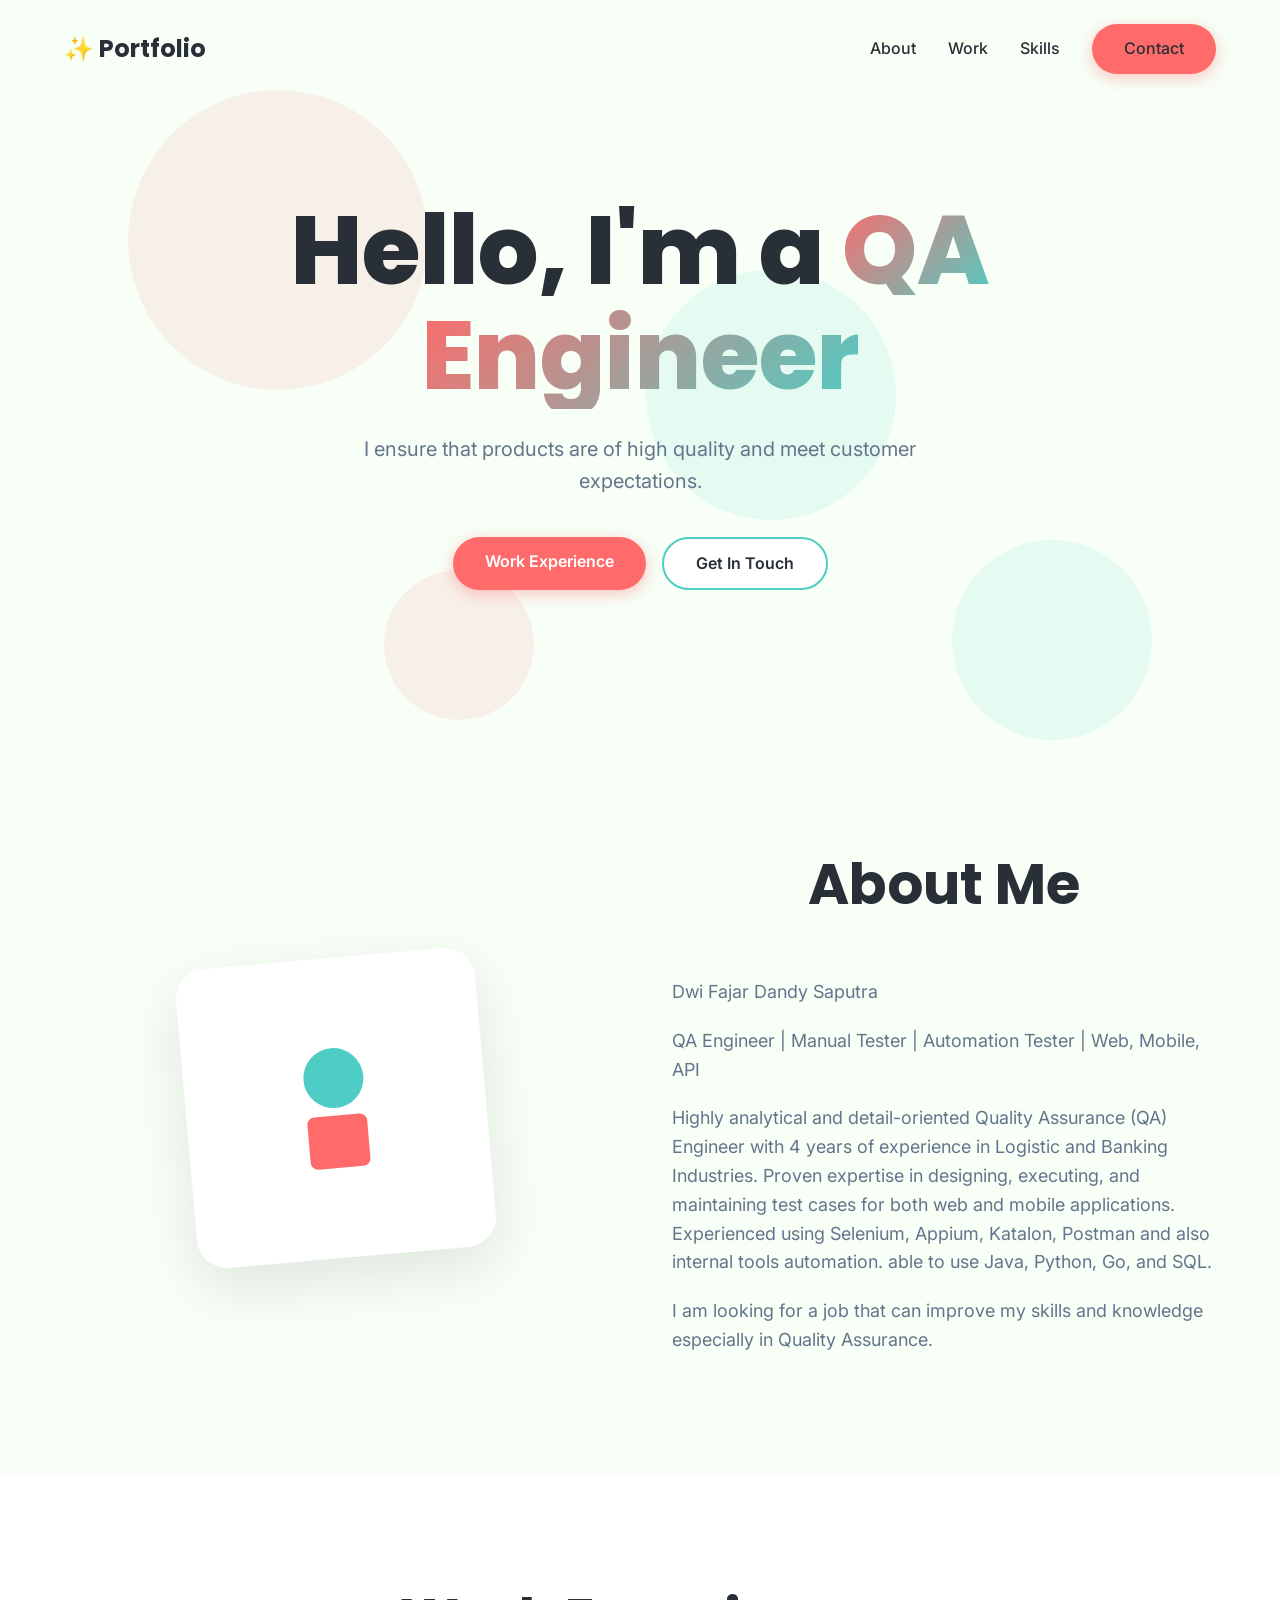
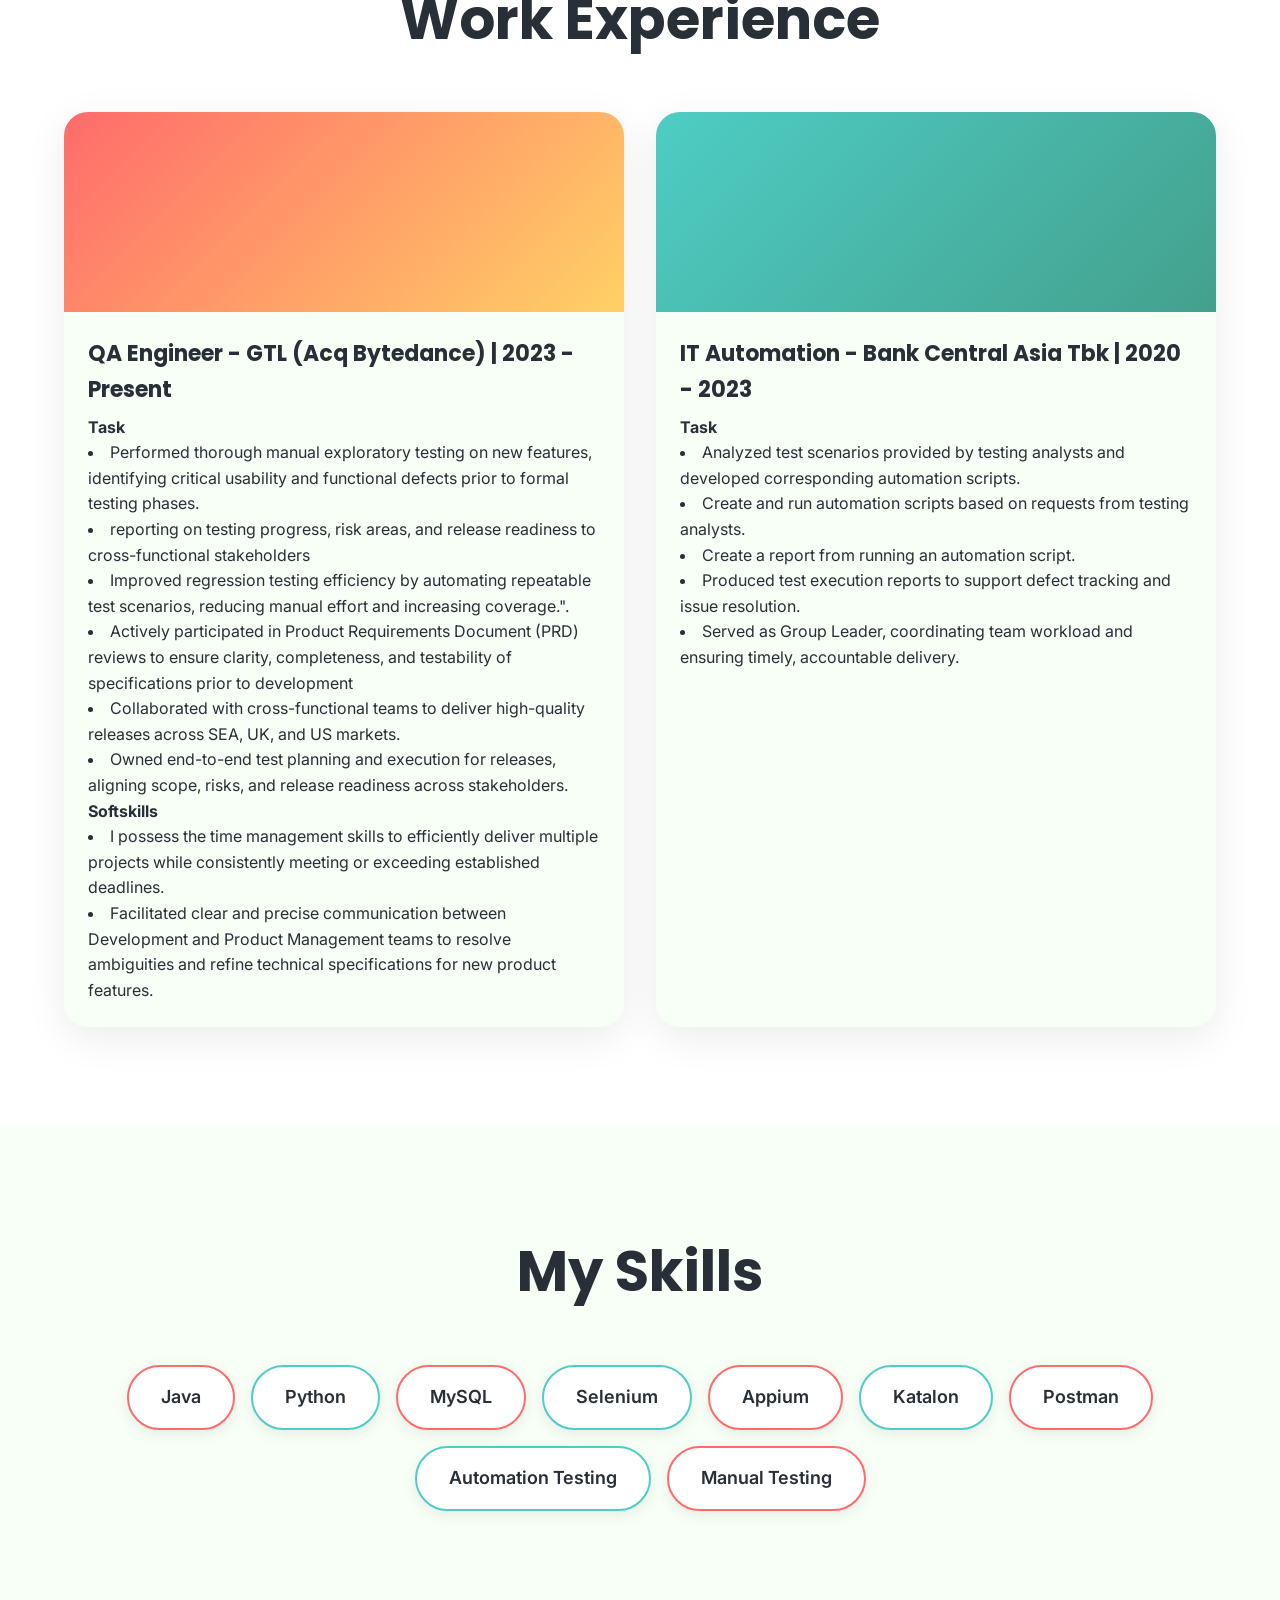
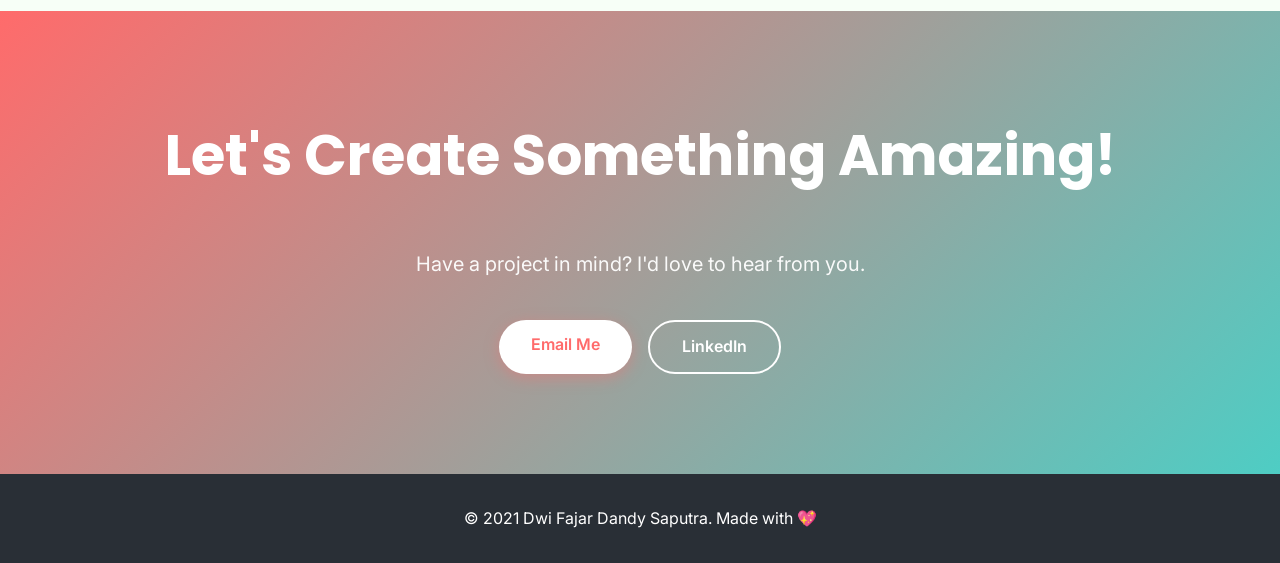
==== index.html @ 7c14c895 "initial init" ====
<!DOCTYPE html>
<html lang="en">

<head>
    <meta charset="UTF-8">
    <meta name="viewport" content="width=device-width, initial-scale=1.0">
    <title>QA Engineer | Landing Page</title>
    <link rel="preconnect" href="https://fonts.googleapis.com">
    <link rel="preconnect" href="https://fonts.gstatic.com" crossorigin>
    <link
        href="https://fonts.googleapis.com/css2?family=Inter:wght@400;500;600&family=Poppins:wght@600;700;800&display=swap"
        rel="stylesheet">
    <link rel="stylesheet" href="styles.css">
</head>

<body>
    <div class="floating-shapes">
        <div class="shape shape-1"></div>
        <div class="shape shape-2"></div>
        <div class="shape shape-3"></div>
        <div class="shape shape-4"></div>
    </div>

    <nav class="navbar">
        <div class="container">
            <a href="#" class="logo">✨ Portfolio</a>
            <ul class="nav-links">
                <li><a href="#about">About</a></li>
                <li><a href="#work">Work</a></li>
                <li><a href="#skills">Skills</a></li>
                <li><a href="#contact" class="btn btn-primary">Contact</a></li>
            </ul>
        </div>
    </nav>

    <section class="hero">
        <div class="container">
            <div class="hero-content">
                <h1 class="hero-title">
                    <span class="word" style="animation-delay: 0.1s">Hello,</span>
                    <span class="word" style="animation-delay: 0.3s">I'm a</span>
                    <span class="word highlight" style="animation-delay: 0.5s">QA</span>
                    <span class="word highlight" style="animation-delay: 0.7s">Engineer</span>
                </h1>
                <p class="hero-text">I ensure that products are of high quality and meet customer expectations.</p>
                <div class="hero-buttons">
                    <a href="#work" class="btn btn-primary">Work Experience</a>
                    <a href="#contact" class="btn btn-secondary">Get In Touch</a>
                </div>
            </div>
        </div>
    </section>

    <section id="about" class="about">
        <div class="container">
            <div class="about-grid">
                <div class="about-image">
                    <div class="image-placeholder">
                        <svg viewBox="0 0 200 200" xmlns="http://www.w3.org/2000/svg">
                            <circle cx="100" cy="60" r="40" fill="#4ECDC4" />
                            <rect x="60" y="110" width="80" height="70" rx="10" fill="#FF6B6B" />
                        </svg>
                    </div>
                </div>
                <div class="about-text">
                    <h2>About Me</h2>
                    <p>Dwi Fajar Dandy Saputra</p>
                    <p>QA Engineer | Manual Tester | Automation Tester | Web, Mobile, API</p>
                    <p>Highly analytical and detail-oriented Quality Assurance (QA) Engineer with 4 years of experience
                        in Logistic and Banking Industries. Proven expertise in designing, executing, and maintaining
                        test cases for both web and mobile applications. Experienced using Selenium, Appium, Katalon,
                        Postman and also internal tools automation. able to use Java, Python, Go, and SQL.</p>
                    <p>I am looking for a job that can improve my skills and knowledge especially in Quality Assurance.
                    </p>
                </div>
            </div>
        </div>
    </section>

    <section id="work" class="work">
        <div class="container">
            <h2>Work Experience</h2>
            <div class="work-grid">
                <div class="work-card">
                    <div class="work-card-image" style="background: linear-gradient(135deg, #FF6B6B, #FFD166)"></div>
                    <div class="work-card-content">
                        <h3>QA Engineer - GTL (Acq Bytedance) | 2023 - Present</h3>
                        <h4>Task</h4>
                        <p>
                            <list>
                                <li>
                                    Performed thorough manual exploratory testing on new features, identifying critical
                                    usability and functional defects prior to formal testing phases.
                                </li>
                                <li>
                                    reporting on testing progress, risk areas, and release readiness to cross-functional
                                    stakeholders
                                </li>
                                <li>
                                    Improved regression testing efficiency by automating repeatable test scenarios,
                                    reducing manual effort and increasing
                                    coverage.".
                                </li>
                                <li>Actively participated in Product Requirements Document (PRD) reviews to ensure
                                    clarity, completeness, and testability of specifications prior to development</li>
                                <li>
                                    Collaborated with cross-functional teams to deliver high-quality releases across
                                    SEA,
                                    UK, and US markets.
                                </li>
                                <li>
                                    Owned end-to-end test planning and execution for releases, aligning scope, risks,
                                    and
                                    release readiness across stakeholders.
                                </li>
                            </list>
                        </p>
                        <h4>Softskills</h4>
                        <p>
                            <list>
                                <li>
                                    I possess the time management skills to efficiently deliver multiple projects while
                                    consistently meeting or exceeding established deadlines.
                                </li>
                                <li>
                                    Facilitated clear and precise communication between Development and Product Management
                                    teams to resolve ambiguities and refine technical specifications for new product
                                    features.
                                </li>
                            </list>
                        </p>


                    </div>
                </div>
                <div class="work-card">
                    <div class="work-card-image" style="background: linear-gradient(135deg, #4ECDC4, #44A08D)"></div>
                    <div class="work-card-content">
                        <h3>IT Automation - Bank Central Asia Tbk | 2020 - 2023</h3>
                        <h4>Task</h4>
                        <p>
                            <li>
                                Analyzed test scenarios provided by testing analysts and developed corresponding automation scripts.
                            </li>
                            <li>
                                Create and run automation scripts based on requests from testing analysts.
                            </li>
                            <li>
                                Create a report from running an automation script.
                            </li>
                            <li>
                                Produced test execution reports to support defect tracking and issue resolution.
                            </li>
                            <li>
                                Served as Group Leader, coordinating team workload and ensuring timely, accountable delivery.
                            </li>
                        </list>
                    </p>
                    </div>
                </div>
            </div>
        </div>
    </section>

    <section id="skills" class="skills">
        <div class="container">
            <h2>My Skills</h2>
            <div class="skills-tags">
                <span class="skill-tag">Java</span>
                <span class="skill-tag">Python</span>
                <span class="skill-tag">MySQL</span>
                <span class="skill-tag">Selenium</span>
                <span class="skill-tag">Appium</span>
                <span class="skill-tag">Katalon</span>
                <span class="skill-tag">Postman</span>
                <span class="skill-tag">Automation Testing</span>
                <span class="skill-tag">Manual Testing</span>
            </div>
        </div>
    </section>

    <section id="contact" class="contact">
        <div class="container">
            <div class="contact-content">
                <h2>Let's Create Something Amazing!</h2>
                <p>Have a project in mind? I'd love to hear from you.</p>
                <div class="contact-links">
                    <a href="mailto:dfdandys@gmail.com" class="btn btn-primary">Email Me</a>
                    <a href="https://www.linkedin.com/in/dfdandys/" target="_blank"
                        class="btn btn-secondary">LinkedIn</a>
                </div>
            </div>
        </div>
    </section>

    <footer class="footer">
        <div class="container">
            <p>© 2021 Dwi Fajar Dandy Saputra. Made with 💖</p>
        </div>
    </footer>

    <script src="script.js"></script>
</body>

</html>
---- styles.css ----
:root {
  --coral: #FF6B6B;
  --teal: #4ECDC4;
  --cream: #F7FFF7;
  --dark: #292F36;
  --gray: #64748b;
}

* {
  margin: 0;
  padding: 0;
  box-sizing: border-box;
}

body {
  font-family: 'Inter', sans-serif;
  background: var(--cream);
  color: var(--dark);
  line-height: 1.6;
  overflow-x: hidden;
}

.container {
  max-width: 1200px;
  margin: 0 auto;
  padding: 0 24px;
}

.floating-shapes {
  position: fixed;
  top: 0;
  left: 0;
  width: 100%;
  height: 100%;
  pointer-events: none;
  z-index: 0;
}

.shape {
  position: absolute;
  border-radius: 50%;
  opacity: 0.1;
  animation: float 8s ease-in-out infinite;
}

.shape-1 {
  width: 300px;
  height: 300px;
  background: var(--coral);
  top: 10%;
  left: 10%;
  animation-delay: 0s;
}

.shape-2 {
  width: 200px;
  height: 200px;
  background: var(--teal);
  top: 60%;
  right: 10%;
  animation-delay: 2s;
}

.shape-3 {
  width: 150px;
  height: 150px;
  background: var(--coral);
  bottom: 20%;
  left: 30%;
  animation-delay: 4s;
}

.shape-4 {
  width: 250px;
  height: 250px;
  background: var(--teal);
  top: 30%;
  right: 30%;
  animation-delay: 6s;
}

@keyframes float {
  0%, 100% { transform: translateY(0) rotate(0deg); }
  50% { transform: translateY(-30px) rotate(10deg); }
}

.navbar {
  position: relative;
  z-index: 10;
  padding: 24px 0;
}

.navbar .container {
  display: flex;
  justify-content: space-between;
  align-items: center;
}

.logo {
  font-family: 'Poppins', sans-serif;
  font-size: 24px;
  font-weight: 700;
  color: var(--dark);
  text-decoration: none;
}

.nav-links {
  display: flex;
  gap: 32px;
  list-style: none;
  align-items: center;
}

.nav-links a {
  text-decoration: none;
  color: var(--dark);
  font-weight: 500;
  transition: color 0.3s;
}

.nav-links a:hover {
  color: var(--coral);
}

.btn {
  display: inline-block;
  padding: 12px 32px;
  border-radius: 50px;
  font-weight: 600;
  text-decoration: none;
  transition: all 0.3s ease;
  cursor: pointer;
  border: none;
  font-size: 16px;
}

.btn-primary {
  background: var(--coral);
  color: white;
  box-shadow: 0 4px 15px rgba(255, 107, 107, 0.4);
}

.btn-primary:hover {
  transform: translateY(-3px);
  box-shadow: 0 6px 20px rgba(255, 107, 107, 0.5);
}

.btn-secondary {
  background: white;
  color: var(--dark);
  border: 2px solid var(--teal);
}

.btn-secondary:hover {
  background: var(--teal);
  color: white;
  transform: translateY(-3px);
}

.hero {
  position: relative;
  z-index: 1;
  padding: 100px 0 150px;
}

.hero-content {
  text-align: center;
}

.hero-title {
  font-family: 'Poppins', sans-serif;
  font-size: clamp(48px, 10vw, 96px);
  font-weight: 800;
  line-height: 1.1;
  margin-bottom: 24px;
}

.word {
  display: inline-block;
  opacity: 0;
  transform: translateY(30px);
  animation: slideUp 0.8s ease forwards;
}

.highlight {
  background: linear-gradient(135deg, var(--coral), var(--teal));
  -webkit-background-clip: text;
  -webkit-text-fill-color: transparent;
  background-clip: text;
}

@keyframes slideUp {
  to {
    opacity: 1;
    transform: translateY(0);
  }
}

.hero-text {
  font-size: 20px;
  color: var(--gray);
  max-width: 600px;
  margin: 0 auto 40px;
}

.hero-buttons {
  display: flex;
  gap: 16px;
  justify-content: center;
  flex-wrap: wrap;
}

.about {
  position: relative;
  z-index: 1;
  padding: 100px 0;
}

.about h2, .work h2, .skills h2, .contact h2 {
  font-family: 'Poppins', sans-serif;
  font-size: clamp(36px, 6vw, 56px);
  font-weight: 700;
  margin-bottom: 48px;
  text-align: center;
}

.about-grid {
  display: grid;
  grid-template-columns: 1fr 1fr;
  gap: 64px;
  align-items: center;
}

.about-image {
  display: flex;
  justify-content: center;
}

.image-placeholder {
  width: 300px;
  height: 300px;
  border-radius: 30px;
  background: white;
  box-shadow: 0 20px 60px rgba(0,0,0,0.1);
  display: flex;
  align-items: center;
  justify-content: center;
  transform: rotate(-5deg);
  transition: transform 0.3s;
}

.image-placeholder:hover {
  transform: rotate(0deg);
}

.image-placeholder svg {
  width: 150px;
  height: 150px;
}

.about-text p {
  font-size: 18px;
  color: var(--gray);
  margin-bottom: 20px;
}

.work {
  position: relative;
  z-index: 1;
  padding: 100px 0;
  background: white;
}

.work-grid {
  display: grid;
  grid-template-columns: repeat(auto-fit, minmax(300px, 1fr));
  gap: 32px;
}

.work-card {
  background: var(--cream);
  border-radius: 24px;
  overflow: hidden;
  box-shadow: 0 10px 40px rgba(0,0,0,0.08);
  transition: all 0.3s;
}

.work-card:hover {
  transform: translateY(-10px);
  box-shadow: 0 20px 60px rgba(0,0,0,0.15);
}

.work-card-image {
  height: 200px;
}

.work-card-content {
  padding: 24px;
}

.work-card h3 {
  font-family: 'Poppins', sans-serif;
  font-size: 22px;
  margin-bottom: 8px;
}

.work-card p {
  color: var(--gray);
}

.skills {
  position: relative;
  z-index: 1;
  padding: 100px 0;
}

.skills-tags {
  display: flex;
  flex-wrap: wrap;
  gap: 16px;
  justify-content: center;
}

.skill-tag {
  background: white;
  padding: 16px 32px;
  border-radius: 50px;
  font-weight: 600;
  font-size: 18px;
  box-shadow: 0 4px 15px rgba(0,0,0,0.08);
  transition: all 0.3s;
  border: 2px solid transparent;
}

.skill-tag:nth-child(odd) {
  border-color: var(--coral);
}

.skill-tag:nth-child(even) {
  border-color: var(--teal);
}

.skill-tag:hover {
  transform: scale(1.05);
  box-shadow: 0 6px 20px rgba(0,0,0,0.12);
}

.contact {
  position: relative;
  z-index: 1;
  padding: 100px 0;
  background: linear-gradient(135deg, var(--coral), var(--teal));
  color: white;
  text-align: center;
}

.contact h2 {
  color: white;
}

.contact p {
  font-size: 20px;
  margin-bottom: 40px;
  opacity: 0.95;
}

.contact-links {
  display: flex;
  gap: 16px;
  justify-content: center;
  flex-wrap: wrap;
}

.contact .btn-primary {
  background: white;
  color: var(--coral);
}

.contact .btn-secondary {
  background: transparent;
  border-color: white;
  color: white;
}

.contact .btn-secondary:hover {
  background: white;
  color: var(--dark);
}

.footer {
  position: relative;
  z-index: 1;
  padding: 32px 0;
  background: var(--dark);
  color: white;
  text-align: center;
}

@media (max-width: 768px) {
  .nav-links {
    display: none;
  }

  .hero {
    padding: 60px 0 100px;
  }

  .about-grid {
    grid-template-columns: 1fr;
    gap: 40px;
  }

  .image-placeholder {
    width: 250px;
    height: 250px;
  }
}
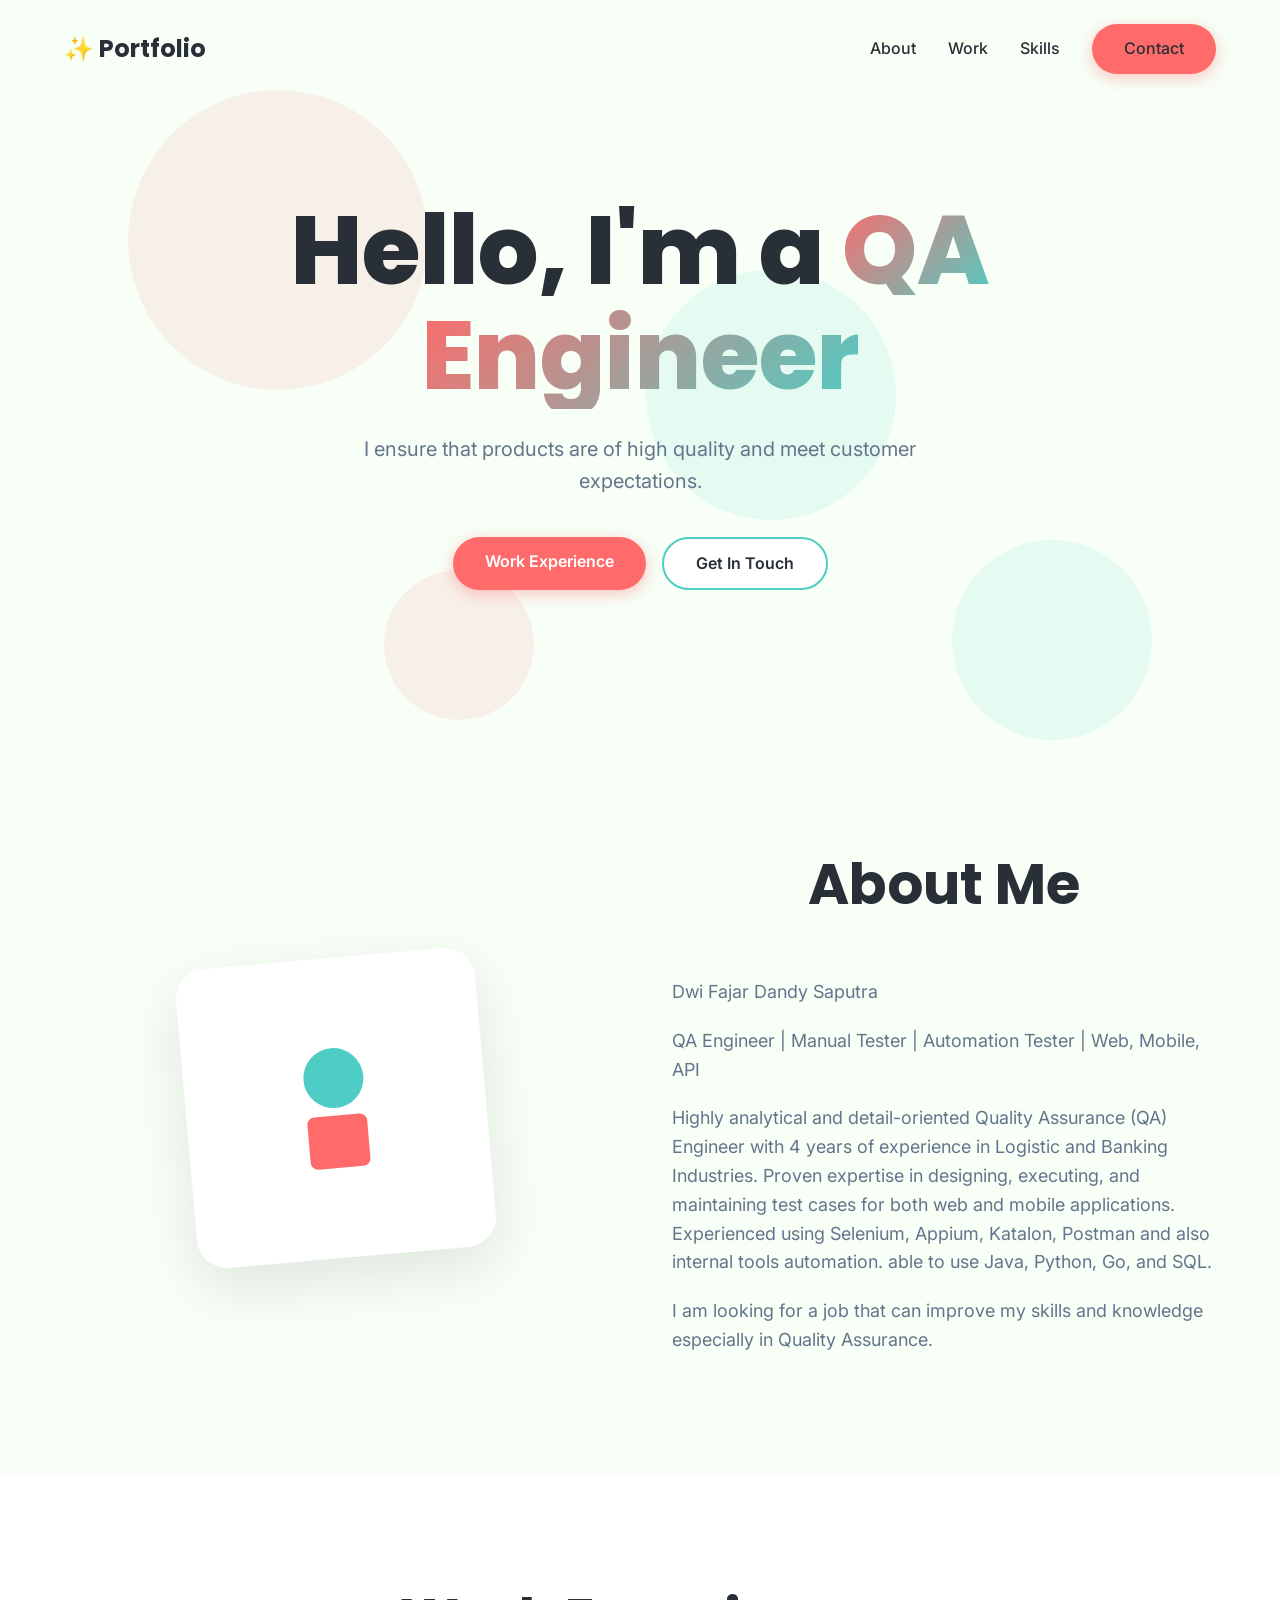
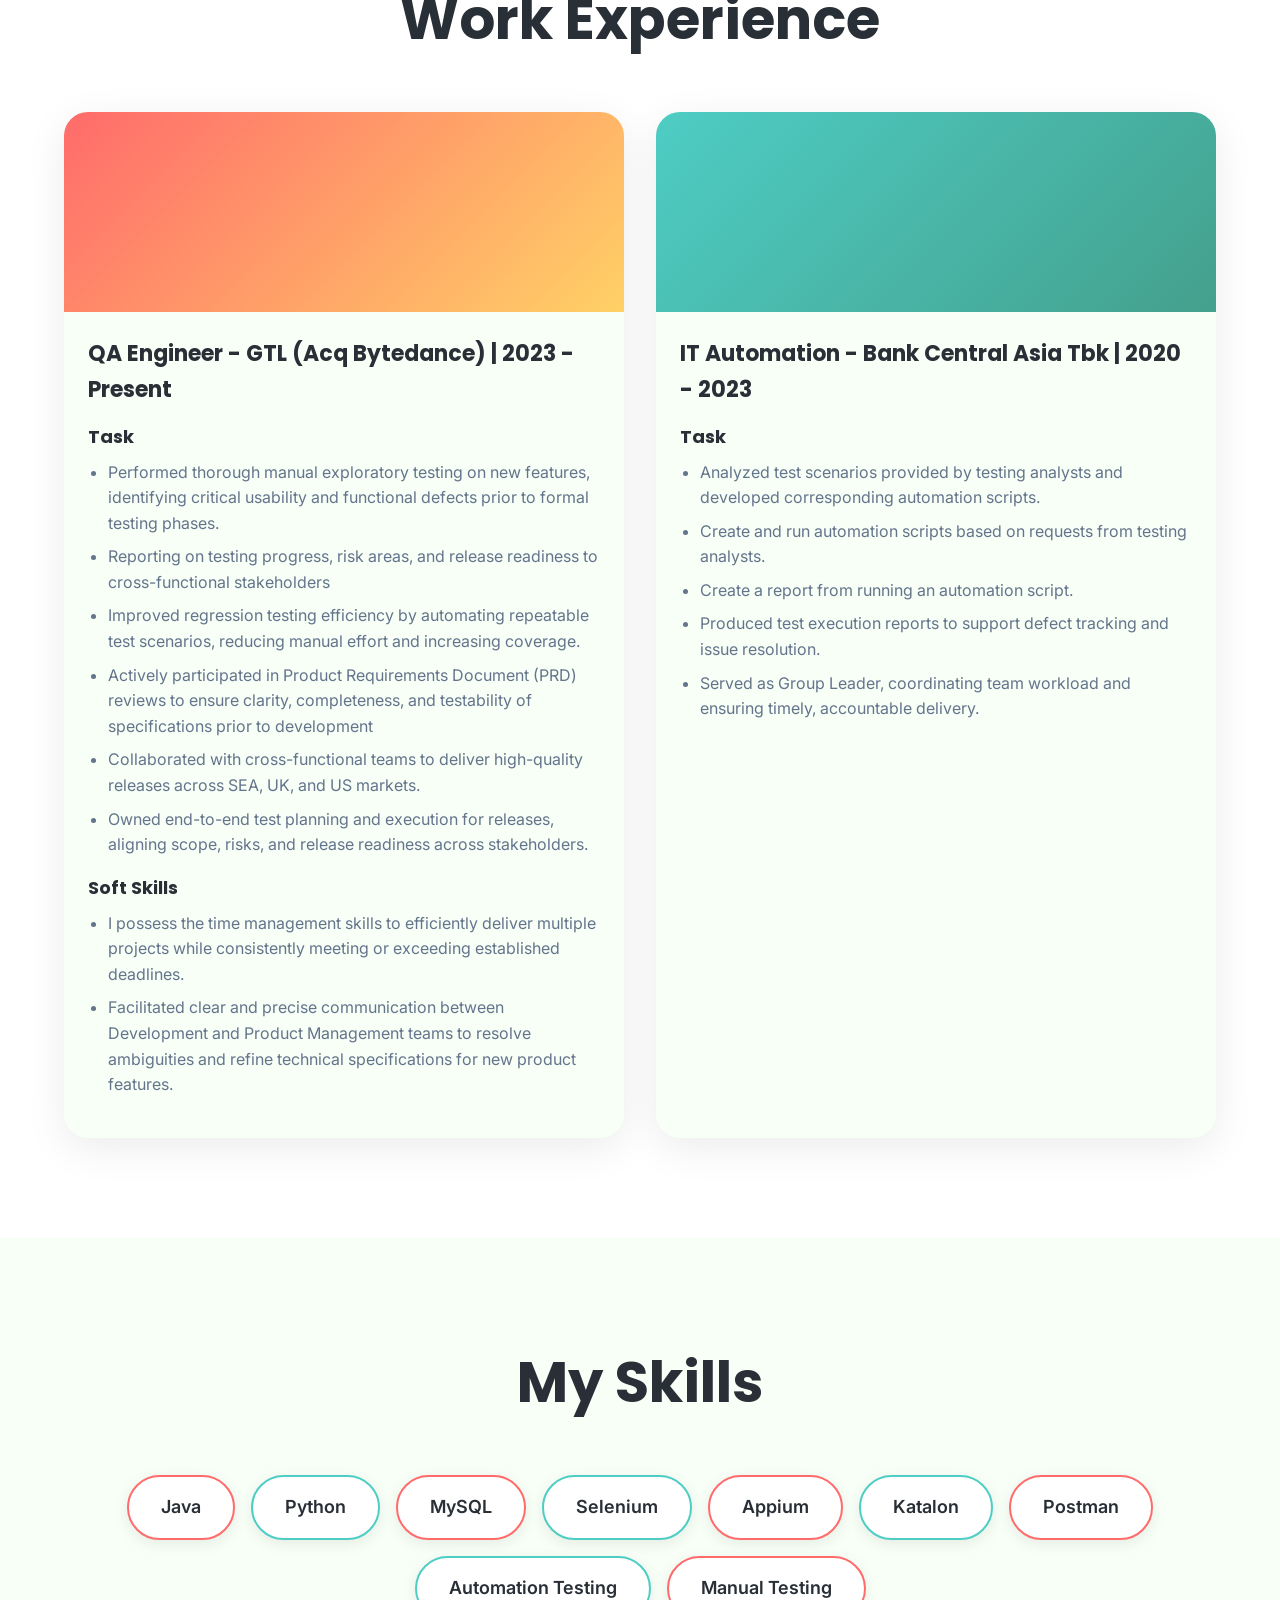
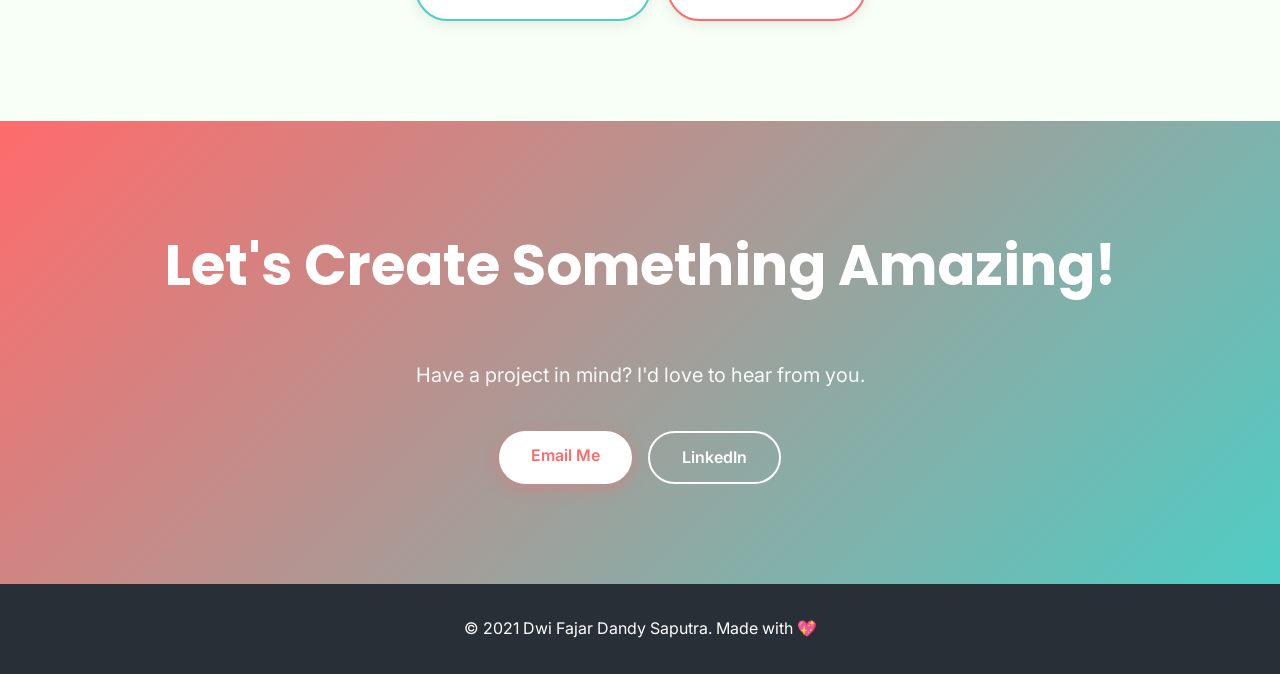
==== commit 55e106da: "add submodules" ====
--- a/index.html
+++ b/index.html
@@ -1,3 +1,4 @@
+
 <!DOCTYPE html>
 <html lang="en">
 
@@ -86,51 +87,42 @@
                     <div class="work-card-content">
                         <h3>QA Engineer - GTL (Acq Bytedance) | 2023 - Present</h3>
                         <h4>Task</h4>
-                        <p>
-                            <list>
-                                <li>
-                                    Performed thorough manual exploratory testing on new features, identifying critical
-                                    usability and functional defects prior to formal testing phases.
-                                </li>
-                                <li>
-                                    reporting on testing progress, risk areas, and release readiness to cross-functional
-                                    stakeholders
-                                </li>
-                                <li>
-                                    Improved regression testing efficiency by automating repeatable test scenarios,
-                                    reducing manual effort and increasing
-                                    coverage.".
-                                </li>
-                                <li>Actively participated in Product Requirements Document (PRD) reviews to ensure
-                                    clarity, completeness, and testability of specifications prior to development</li>
-                                <li>
-                                    Collaborated with cross-functional teams to deliver high-quality releases across
-                                    SEA,
-                                    UK, and US markets.
-                                </li>
-                                <li>
-                                    Owned end-to-end test planning and execution for releases, aligning scope, risks,
-                                    and
-                                    release readiness across stakeholders.
-                                </li>
-                            </list>
-                        </p>
-                        <h4>Softskills</h4>
-                        <p>
-                            <list>
-                                <li>
-                                    I possess the time management skills to efficiently deliver multiple projects while
-                                    consistently meeting or exceeding established deadlines.
-                                </li>
-                                <li>
-                                    Facilitated clear and precise communication between Development and Product Management
-                                    teams to resolve ambiguities and refine technical specifications for new product
-                                    features.
-                                </li>
-                            </list>
-                        </p>
-
-
+                        <ul>
+                            <li>
+                                Performed thorough manual exploratory testing on new features, identifying critical
+                                usability and functional defects prior to formal testing phases.
+                            </li>
+                            <li>
+                                Reporting on testing progress, risk areas, and release readiness to cross-functional
+                                stakeholders
+                            </li>
+                            <li>
+                                Improved regression testing efficiency by automating repeatable test scenarios,
+                                reducing manual effort and increasing coverage.
+                            </li>
+                            <li>Actively participated in Product Requirements Document (PRD) reviews to ensure
+                                clarity, completeness, and testability of specifications prior to development</li>
+                            <li>
+                                Collaborated with cross-functional teams to deliver high-quality releases across
+                                SEA, UK, and US markets.
+                            </li>
+                            <li>
+                                Owned end-to-end test planning and execution for releases, aligning scope, risks,
+                                and release readiness across stakeholders.
+                            </li>
+                        </ul>
+                        <h4>Soft Skills</h4>
+                        <ul>
+                            <li>
+                                I possess the time management skills to efficiently deliver multiple projects while
+                                consistently meeting or exceeding established deadlines.
+                            </li>
+                            <li>
+                                Facilitated clear and precise communication between Development and Product Management
+                                teams to resolve ambiguities and refine technical specifications for new product
+                                features.
+                            </li>
+                        </ul>
                     </div>
                 </div>
                 <div class="work-card">
@@ -138,7 +130,7 @@
                     <div class="work-card-content">
                         <h3>IT Automation - Bank Central Asia Tbk | 2020 - 2023</h3>
                         <h4>Task</h4>
-                        <p>
+                        <ul>
                             <li>
                                 Analyzed test scenarios provided by testing analysts and developed corresponding automation scripts.
                             </li>
@@ -154,8 +146,7 @@
                             <li>
                                 Served as Group Leader, coordinating team workload and ensuring timely, accountable delivery.
                             </li>
-                        </list>
-                    </p>
+                        </ul>
                     </div>
                 </div>
             </div>
@@ -202,4 +193,4 @@
     <script src="script.js"></script>
 </body>
 
-</html>+</html>
--- a/styles.css
+++ b/styles.css
@@ -302,7 +302,25 @@
 .work-card h3 {
   font-family: 'Poppins', sans-serif;
   font-size: 22px;
+  margin-bottom: 12px;
+}
+
+.work-card h4 {
+  font-family: 'Poppins', sans-serif;
+  font-size: 18px;
+  margin: 16px 0 8px 0;
+  color: var(--dark);
+}
+
+.work-card ul {
+  margin-left: 20px;
+  margin-bottom: 16px;
+  color: var(--gray);
+}
+
+.work-card li {
   margin-bottom: 8px;
+  line-height: 1.6;
 }
 
 .work-card p {
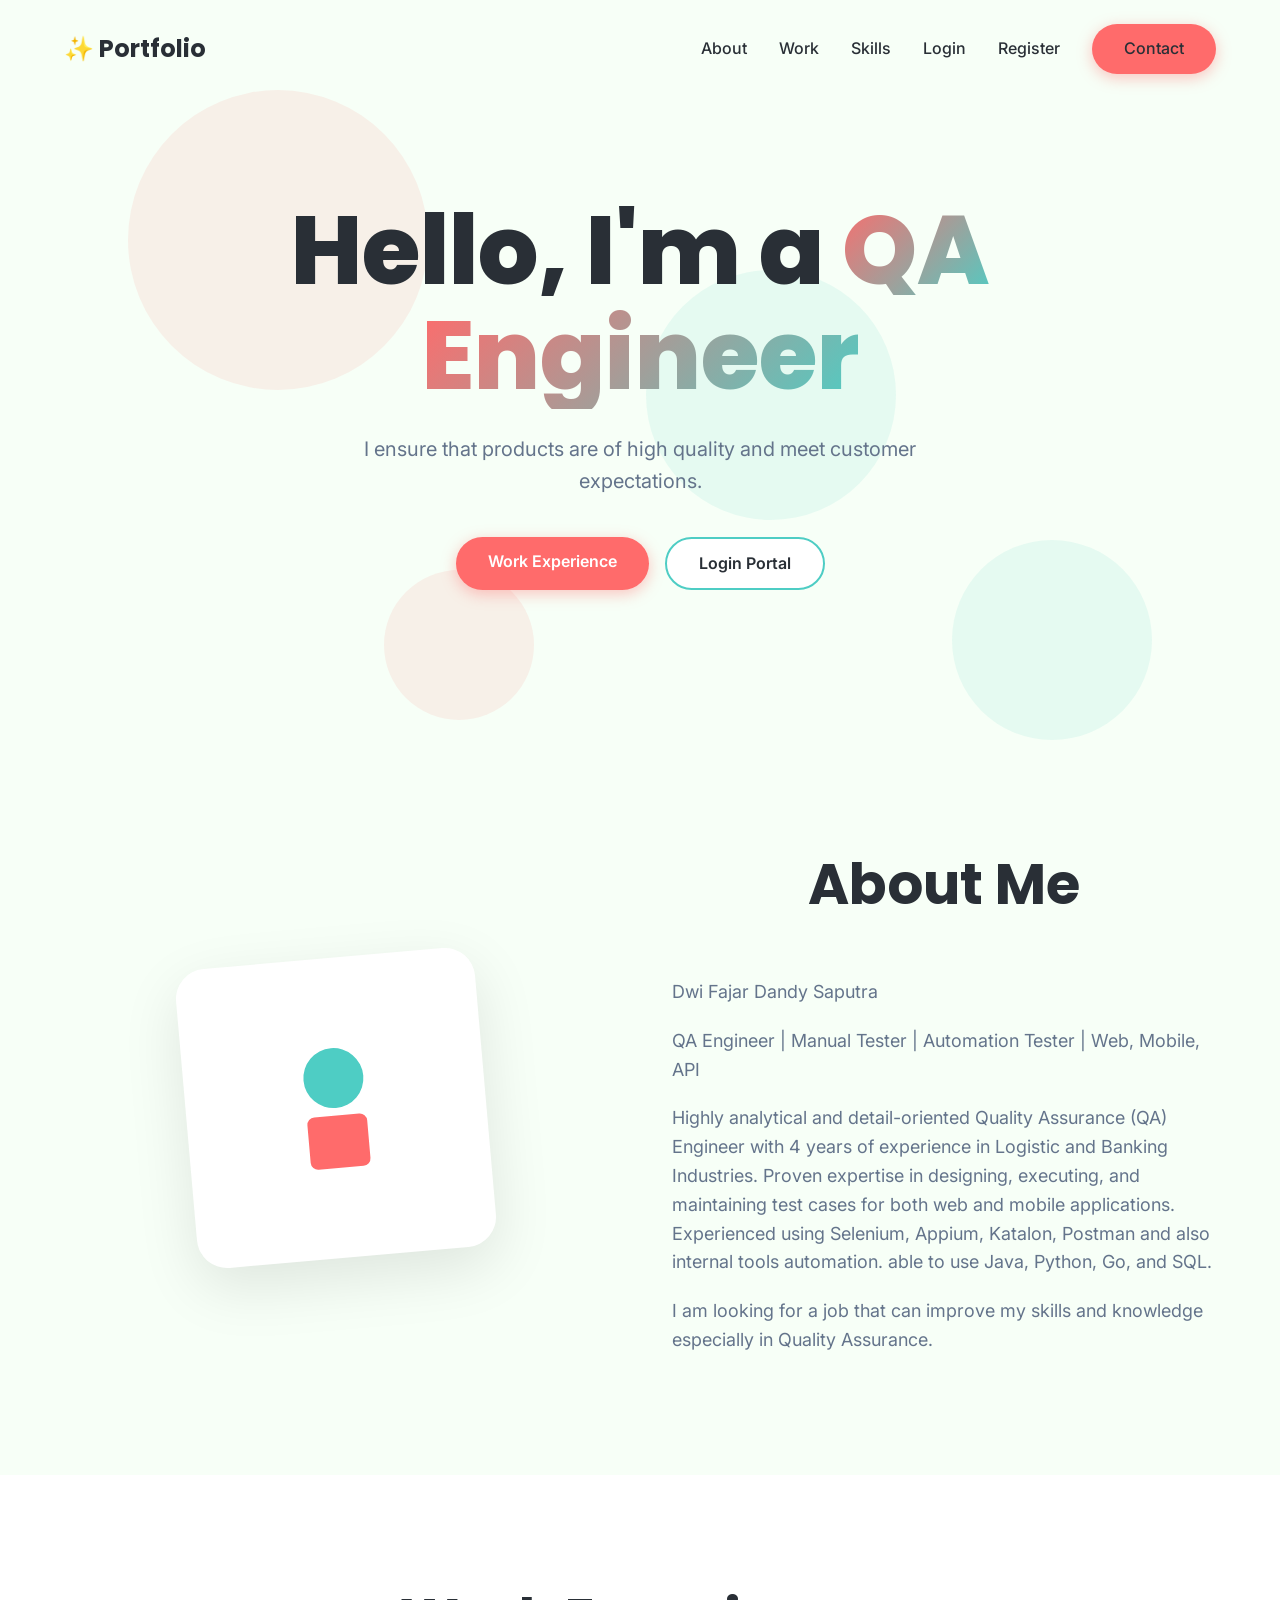
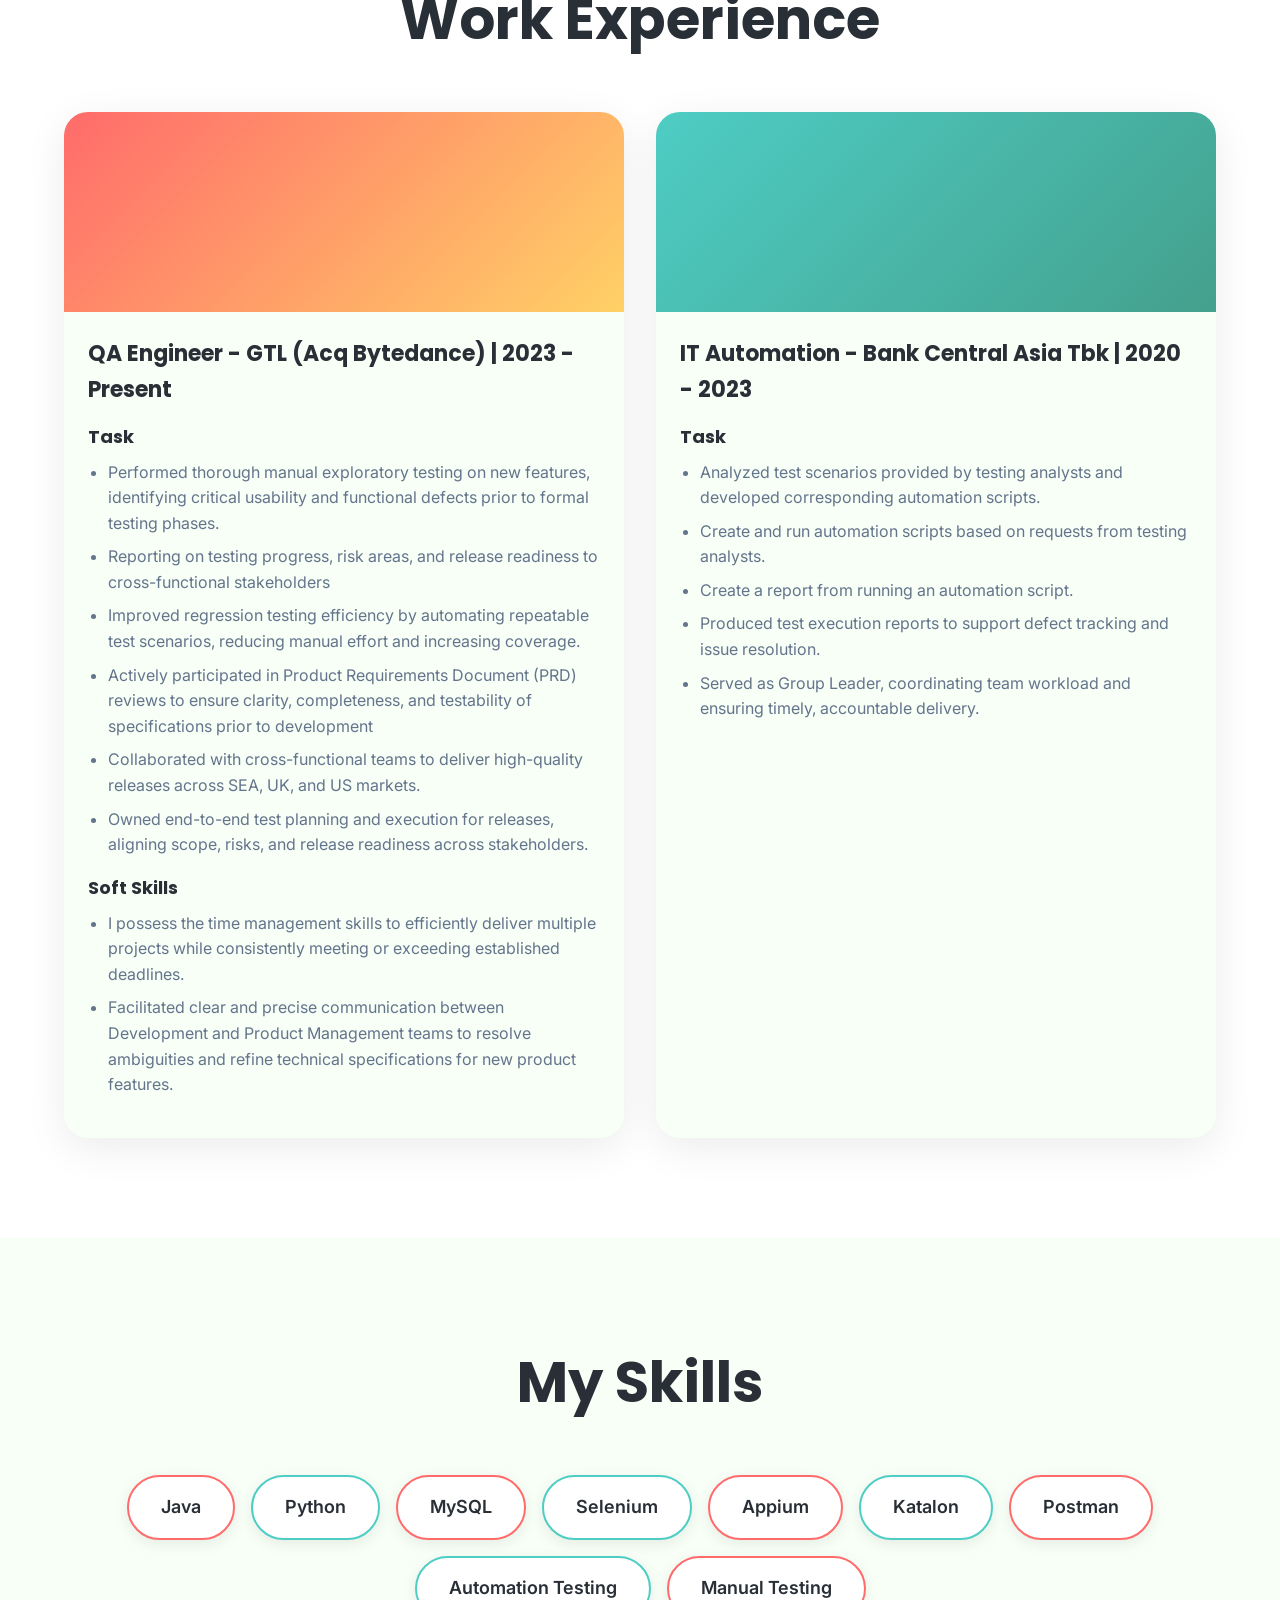
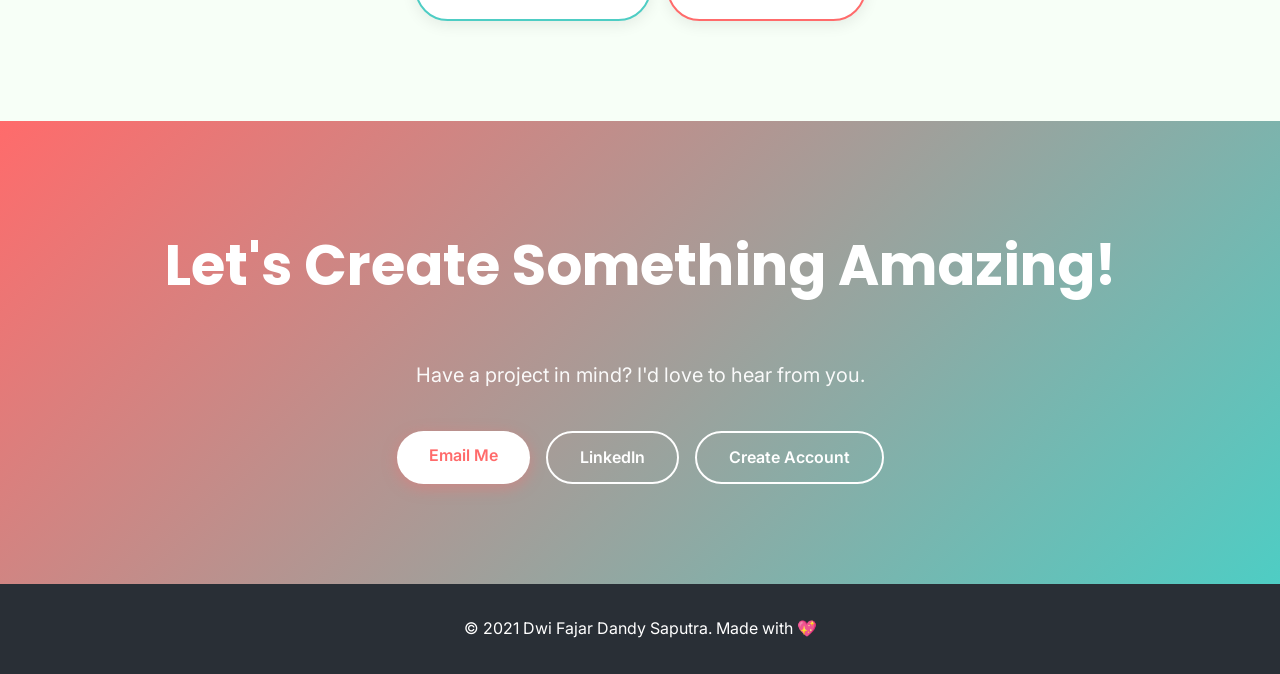
==== commit 70673eb1: "add mock register and login pages" ====
--- a/index.html
+++ b/index.html
@@ -24,11 +24,13 @@
 
     <nav class="navbar">
         <div class="container">
-            <a href="#" class="logo">✨ Portfolio</a>
+            <a href="index.html" class="logo">✨ Portfolio</a>
             <ul class="nav-links">
                 <li><a href="#about">About</a></li>
                 <li><a href="#work">Work</a></li>
                 <li><a href="#skills">Skills</a></li>
+                <li><a href="login.html">Login</a></li>
+                <li><a href="register.html">Register</a></li>
                 <li><a href="#contact" class="btn btn-primary">Contact</a></li>
             </ul>
         </div>
@@ -46,7 +48,7 @@
                 <p class="hero-text">I ensure that products are of high quality and meet customer expectations.</p>
                 <div class="hero-buttons">
                     <a href="#work" class="btn btn-primary">Work Experience</a>
-                    <a href="#contact" class="btn btn-secondary">Get In Touch</a>
+                    <a href="login.html" class="btn btn-secondary">Login Portal</a>
                 </div>
             </div>
         </div>
@@ -179,6 +181,7 @@
                     <a href="mailto:dfdandys@gmail.com" class="btn btn-primary">Email Me</a>
                     <a href="https://www.linkedin.com/in/dfdandys/" target="_blank"
                         class="btn btn-secondary">LinkedIn</a>
+                    <a href="register.html" class="btn btn-secondary">Create Account</a>
                 </div>
             </div>
         </div>
--- a/styles.css
+++ b/styles.css
@@ -406,6 +406,222 @@
   color: var(--dark);
 }
 
+.auth-page {
+  min-height: 100vh;
+}
+
+.auth-main {
+  position: relative;
+  z-index: 1;
+  padding: 32px 0 80px;
+}
+
+.auth-layout {
+  display: grid;
+  grid-template-columns: minmax(0, 1.1fr) minmax(320px, 520px);
+  gap: 40px;
+  align-items: center;
+}
+
+.auth-aside {
+  padding: 24px 12px 24px 0;
+}
+
+.auth-kicker {
+  display: inline-block;
+  margin-bottom: 16px;
+  padding: 8px 14px;
+  border-radius: 999px;
+  background: rgba(78, 205, 196, 0.14);
+  color: var(--dark);
+  font-weight: 600;
+}
+
+.auth-title {
+  font-family: 'Poppins', sans-serif;
+  font-size: clamp(42px, 7vw, 76px);
+  line-height: 1.05;
+  margin-bottom: 20px;
+}
+
+.auth-copy {
+  max-width: 560px;
+  margin-bottom: 28px;
+  font-size: 19px;
+  color: var(--gray);
+}
+
+.auth-points {
+  display: grid;
+  gap: 16px;
+}
+
+.auth-point {
+  display: flex;
+  gap: 14px;
+  align-items: flex-start;
+  padding: 18px 20px;
+  border-radius: 22px;
+  background: rgba(255, 255, 255, 0.8);
+  box-shadow: 0 12px 30px rgba(41, 47, 54, 0.08);
+}
+
+.auth-point-badge {
+  display: inline-flex;
+  width: 38px;
+  height: 38px;
+  align-items: center;
+  justify-content: center;
+  border-radius: 50%;
+  background: linear-gradient(135deg, var(--coral), var(--teal));
+  color: white;
+  font-weight: 700;
+}
+
+.auth-point h3 {
+  font-family: 'Poppins', sans-serif;
+  font-size: 18px;
+  margin-bottom: 4px;
+}
+
+.auth-point p {
+  color: var(--gray);
+}
+
+.auth-card {
+  position: relative;
+  padding: 36px;
+  border-radius: 32px;
+  background: rgba(255, 255, 255, 0.92);
+  box-shadow: 0 24px 70px rgba(41, 47, 54, 0.14);
+  backdrop-filter: blur(10px);
+}
+
+.auth-card::before {
+  content: '';
+  position: absolute;
+  inset: 0;
+  border-radius: inherit;
+  padding: 1px;
+  background: linear-gradient(135deg, rgba(255, 107, 107, 0.55), rgba(78, 205, 196, 0.55));
+  mask: linear-gradient(#fff 0 0) content-box, linear-gradient(#fff 0 0);
+  -webkit-mask: linear-gradient(#fff 0 0) content-box, linear-gradient(#fff 0 0);
+  -webkit-mask-composite: xor;
+  mask-composite: exclude;
+  pointer-events: none;
+}
+
+.auth-card h1 {
+  font-family: 'Poppins', sans-serif;
+  font-size: 34px;
+  margin-bottom: 10px;
+}
+
+.auth-card > p {
+  color: var(--gray);
+  margin-bottom: 28px;
+}
+
+.auth-form {
+  display: grid;
+  gap: 18px;
+}
+
+.form-row {
+  display: grid;
+  grid-template-columns: 1fr 1fr;
+  gap: 14px;
+}
+
+.form-field {
+  display: grid;
+  gap: 8px;
+}
+
+.form-field label {
+  font-weight: 600;
+  color: var(--dark);
+}
+
+.form-field input {
+  width: 100%;
+  padding: 14px 16px;
+  border: 2px solid rgba(100, 116, 139, 0.18);
+  border-radius: 16px;
+  background: white;
+  color: var(--dark);
+  font: inherit;
+  transition: border-color 0.3s ease, box-shadow 0.3s ease, transform 0.3s ease;
+}
+
+.form-field input:focus {
+  outline: none;
+  border-color: var(--teal);
+  box-shadow: 0 0 0 4px rgba(78, 205, 196, 0.16);
+  transform: translateY(-1px);
+}
+
+.form-help {
+  font-size: 14px;
+  color: var(--gray);
+}
+
+.auth-form .btn {
+  width: 100%;
+  text-align: center;
+}
+
+.status-message {
+  min-height: 24px;
+  font-weight: 600;
+}
+
+.status-message.is-error {
+  color: #c2410c;
+}
+
+.status-message.is-success {
+  color: #0f766e;
+}
+
+.auth-meta {
+  display: flex;
+  justify-content: space-between;
+  gap: 16px;
+  flex-wrap: wrap;
+  color: var(--gray);
+  font-size: 14px;
+}
+
+.auth-meta a,
+.auth-switch a {
+  color: var(--coral);
+  font-weight: 600;
+  text-decoration: none;
+}
+
+.auth-switch {
+  text-align: center;
+  color: var(--gray);
+}
+
+.demo-panel {
+  padding: 18px 20px;
+  border-radius: 22px;
+  background: rgba(78, 205, 196, 0.12);
+}
+
+.demo-panel h2 {
+  font-family: 'Poppins', sans-serif;
+  font-size: 18px;
+  margin-bottom: 8px;
+}
+
+.demo-panel p {
+  color: var(--gray);
+  margin-bottom: 6px;
+}
+
 .footer {
   position: relative;
   z-index: 1;
@@ -429,6 +645,19 @@
     gap: 40px;
   }
 
+  .auth-layout,
+  .form-row {
+    grid-template-columns: 1fr;
+  }
+
+  .auth-aside {
+    padding-right: 0;
+  }
+
+  .auth-card {
+    padding: 28px 22px;
+  }
+
   .image-placeholder {
     width: 250px;
     height: 250px;
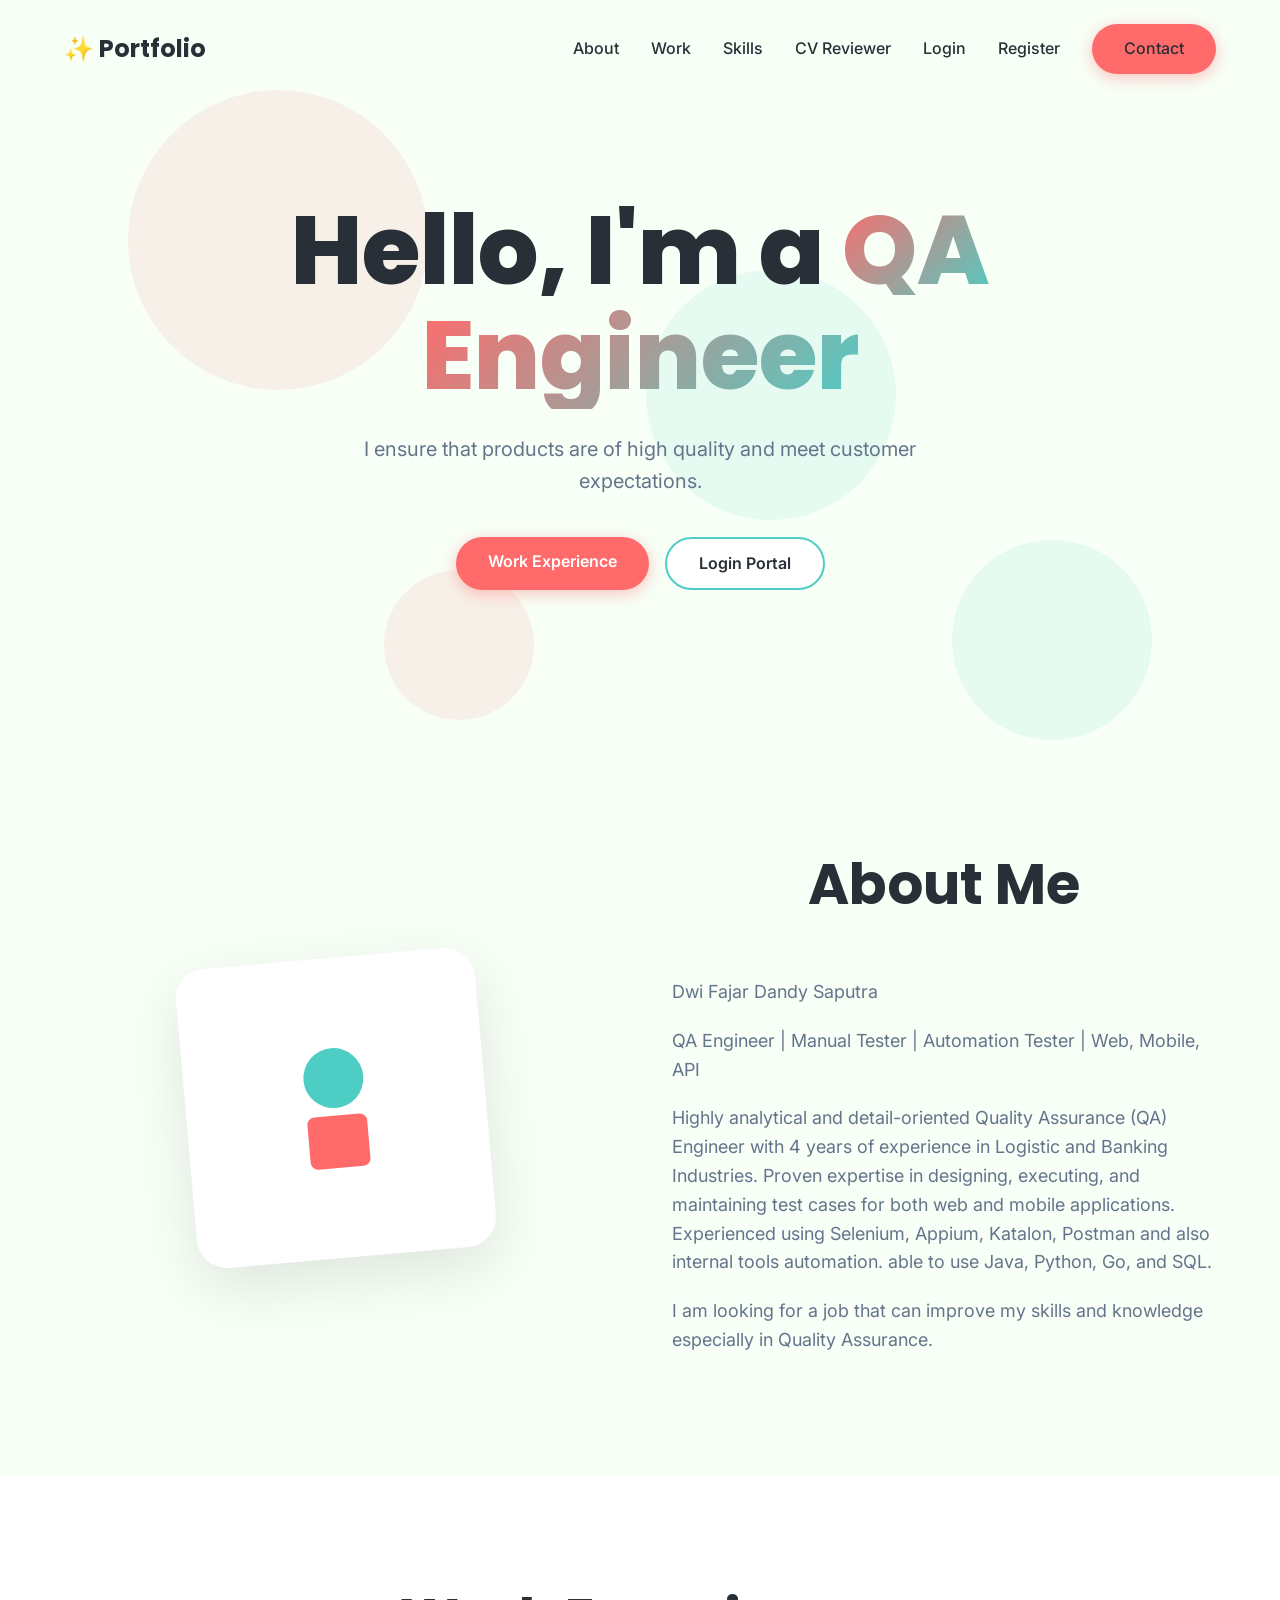
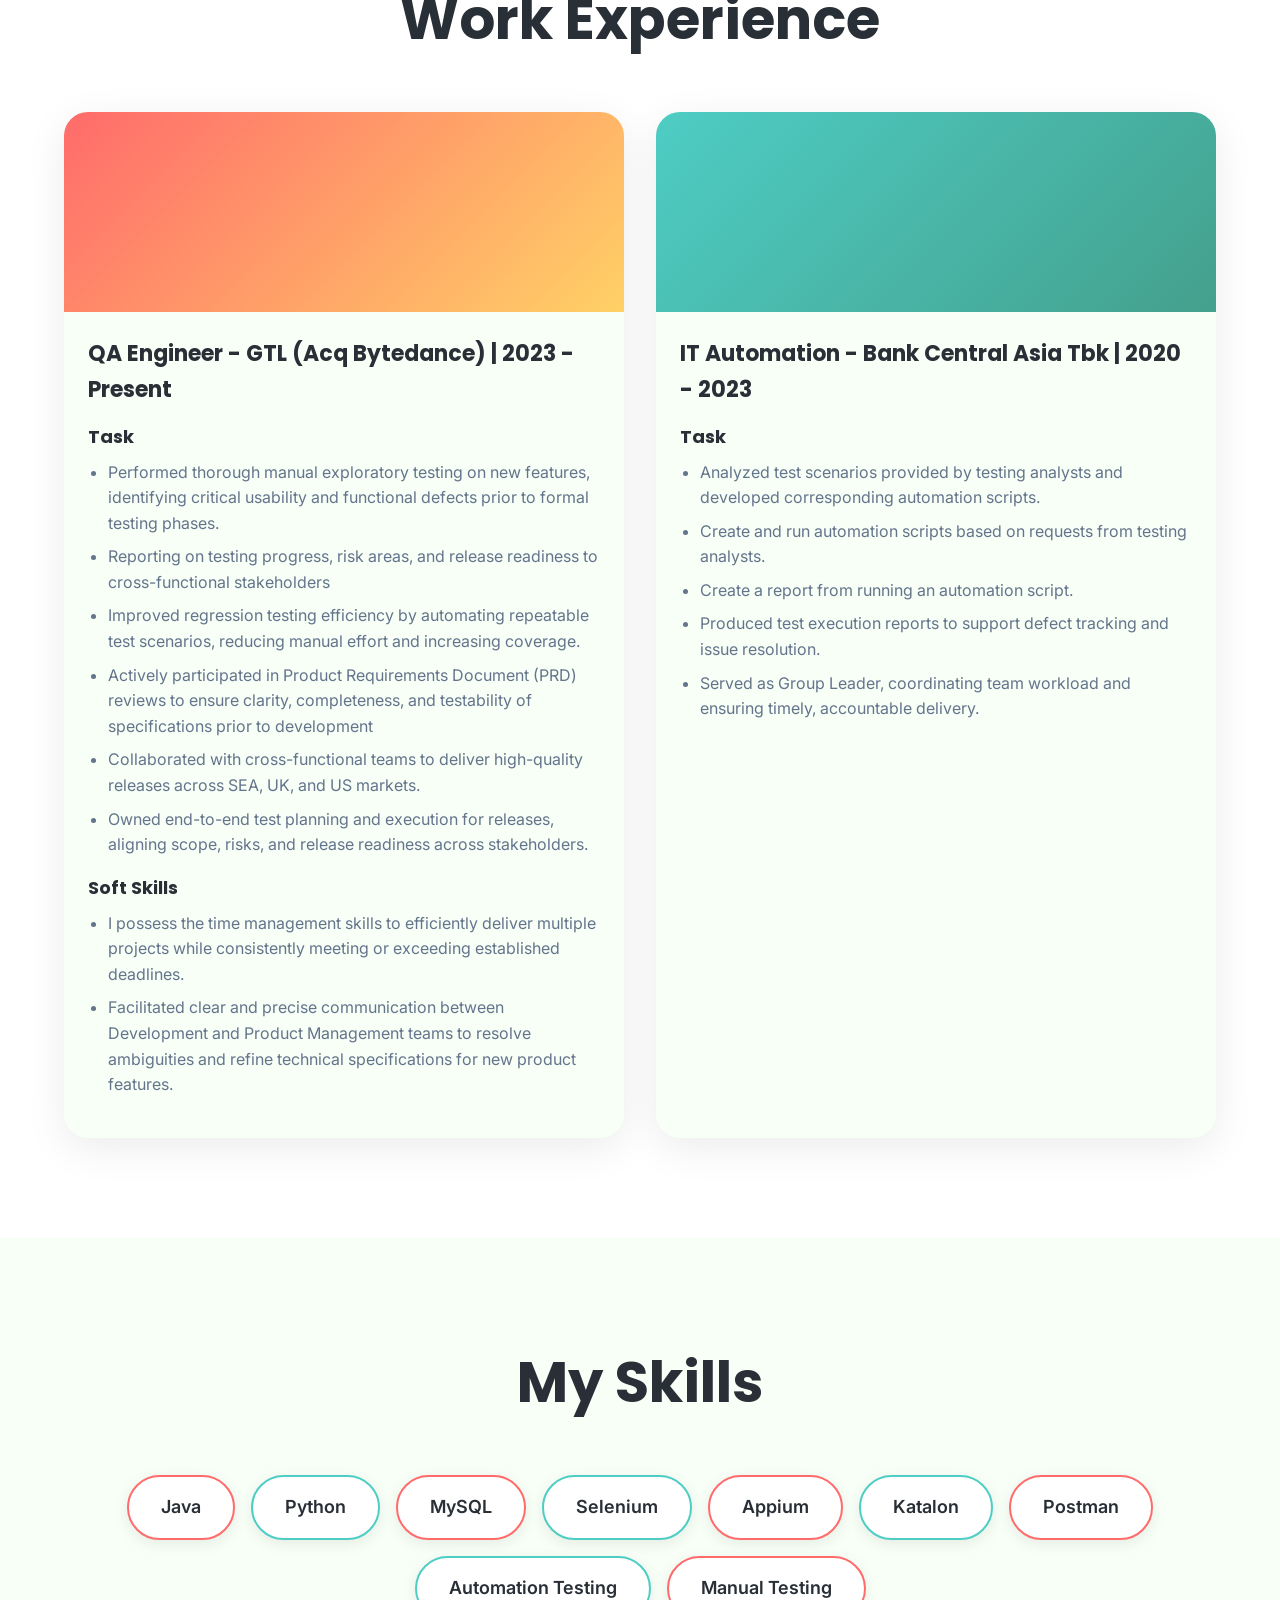
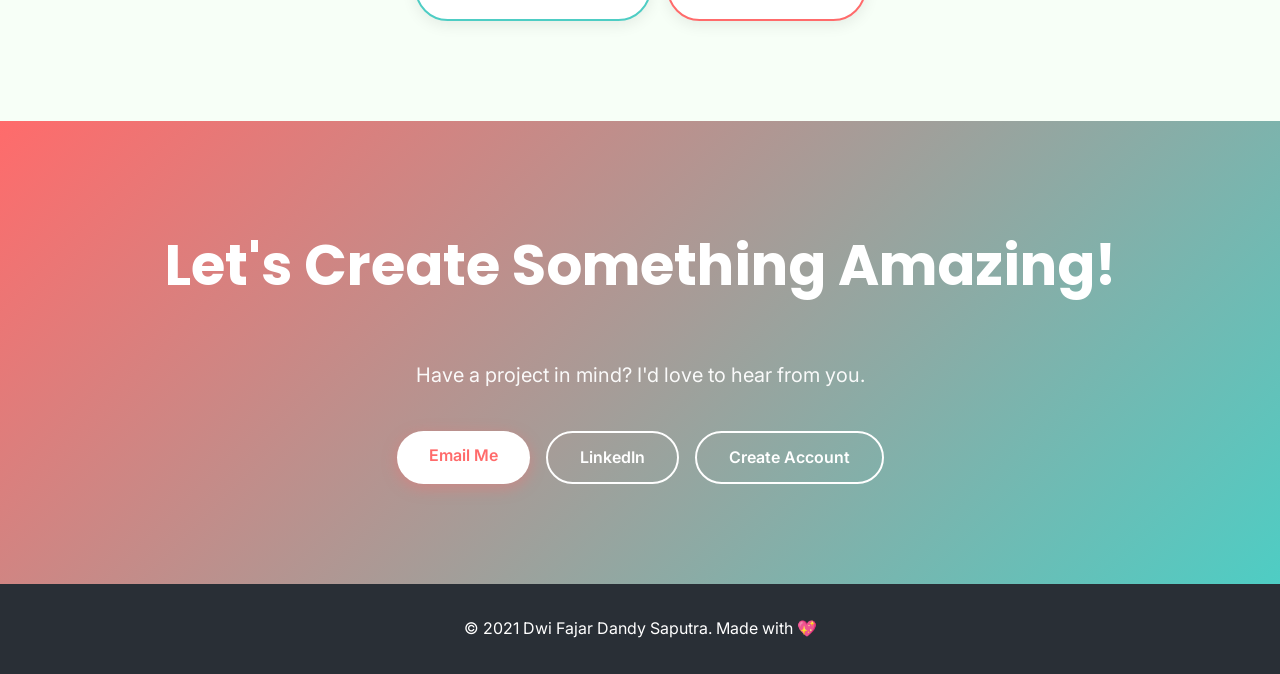
==== commit a5b6b8c6: "Add CV Reviewer page and navigation link Co-authored-by: CommandCodeBot <noreply@commandcode.ai>" ====
--- a/index.html
+++ b/index.html
@@ -29,6 +29,7 @@
                 <li><a href="#about">About</a></li>
                 <li><a href="#work">Work</a></li>
                 <li><a href="#skills">Skills</a></li>
+                <li><a href="cv-reviewer.html">CV Reviewer</a></li>
                 <li><a href="login.html">Login</a></li>
                 <li><a href="register.html">Register</a></li>
                 <li><a href="#contact" class="btn btn-primary">Contact</a></li>
